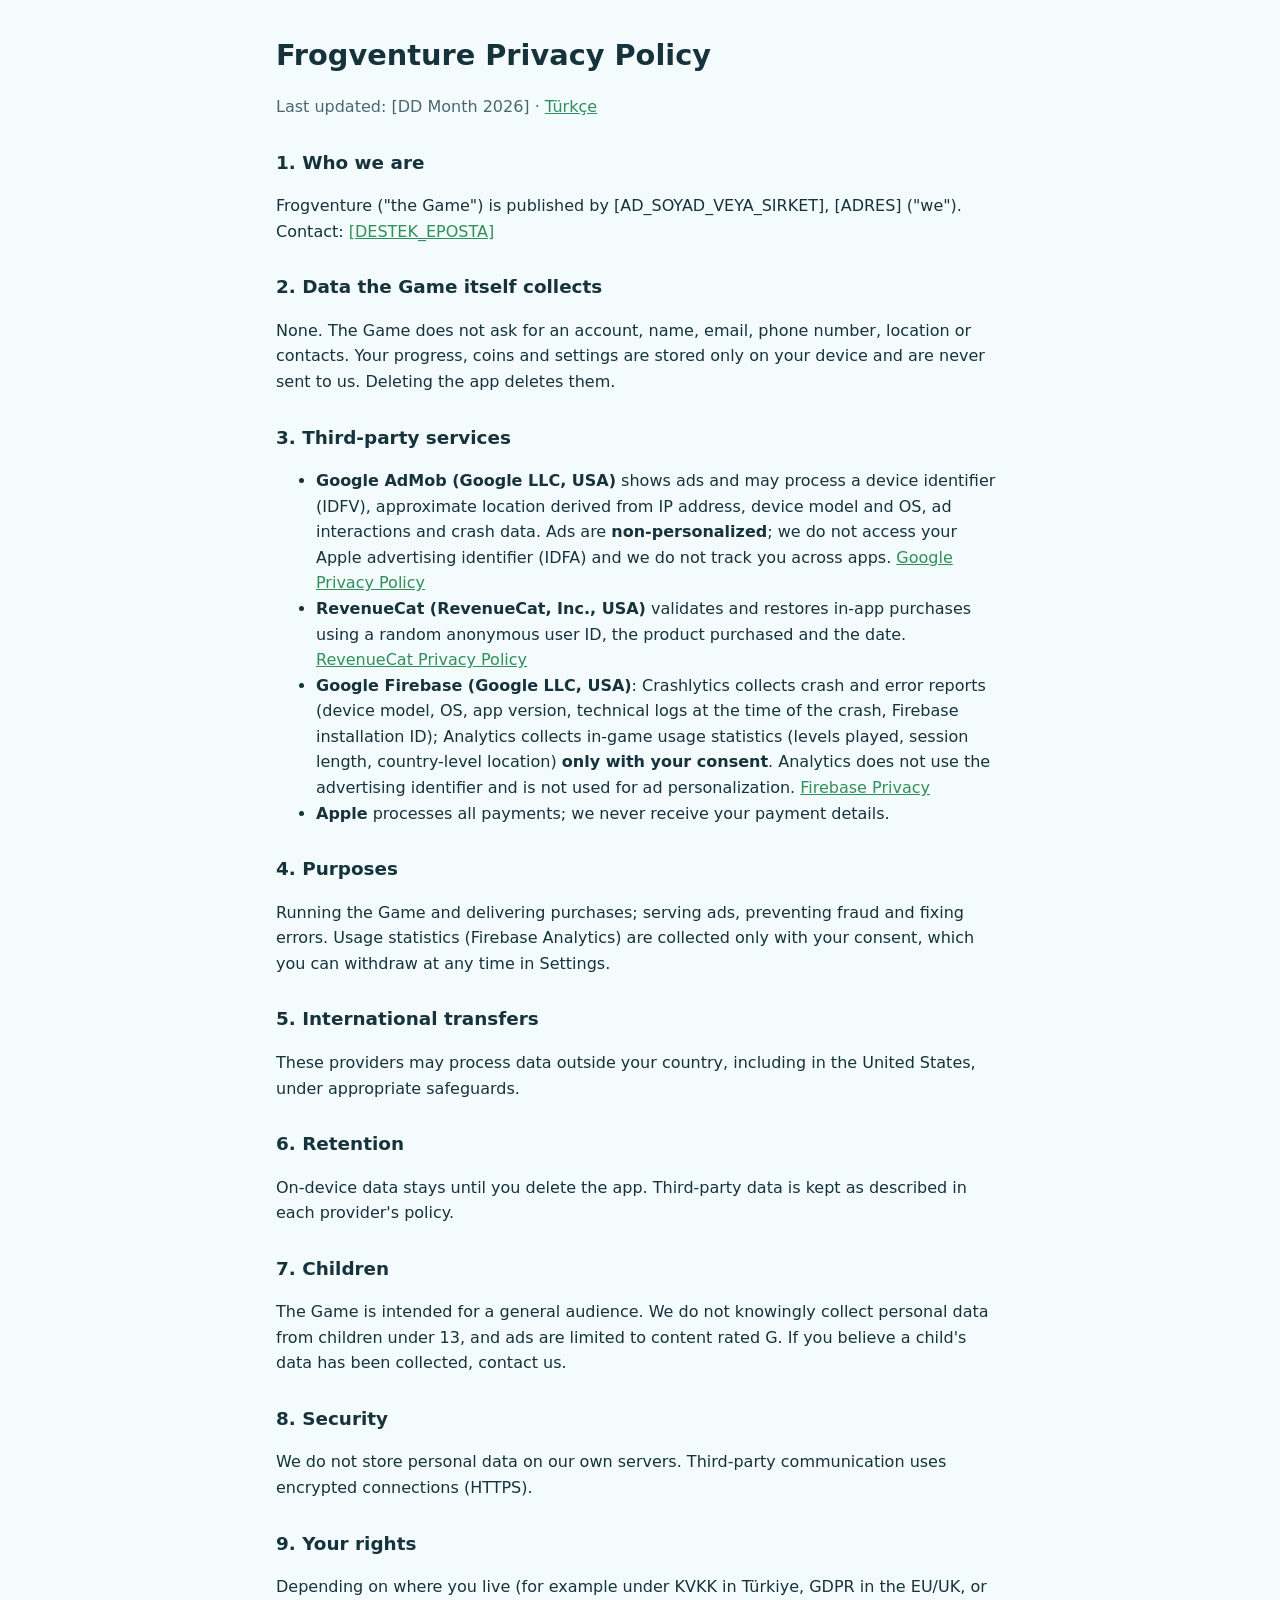
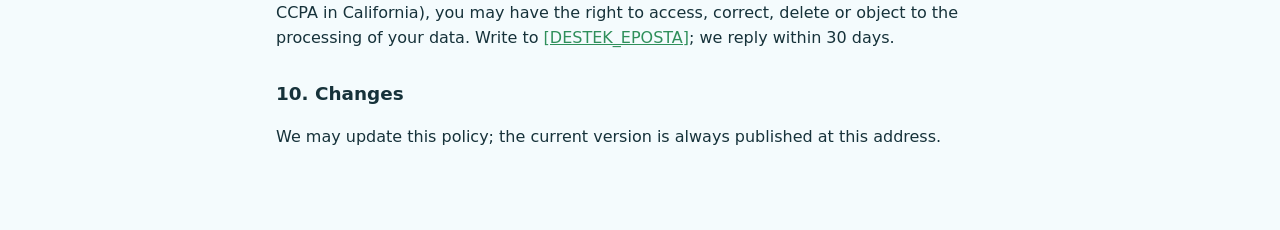
==== frogventure/privacy-en.html @ 259fa399 "Add Frogventure privacy policy and support pages Co-Authored-By: Claude Sonnet 5.5 <noreply@anthropi" ====
<!doctype html><html lang="en"><head><meta charset="utf-8"><meta name="viewport" content="width=device-width,initial-scale=1"><title>Frogventure Privacy Policy</title><link rel="stylesheet" href="../style.css"></head>
<body><main><h1>Frogventure Privacy Policy</h1><p class="muted">Last updated: [DD Month 2026] · <a href="privacy.html">Türkçe</a></p>
<h2>1. Who we are</h2><p>Frogventure ("the Game") is published by [AD_SOYAD_VEYA_SIRKET], [ADRES] ("we"). Contact: <a href="mailto:[DESTEK_EPOSTA]">[DESTEK_EPOSTA]</a></p>
<h2>2. Data the Game itself collects</h2><p>None. The Game does not ask for an account, name, email, phone number, location or contacts. Your progress, coins and settings are stored only on your device and are never sent to us. Deleting the app deletes them.</p>
<h2>3. Third-party services</h2><ul>
<li><b>Google AdMob (Google LLC, USA)</b> shows ads and may process a device identifier (IDFV), approximate location derived from IP address, device model and OS, ad interactions and crash data. Ads are <b>non-personalized</b>; we do not access your Apple advertising identifier (IDFA) and we do not track you across apps. <a href="https://policies.google.com/privacy">Google Privacy Policy</a></li>
<li><b>RevenueCat (RevenueCat, Inc., USA)</b> validates and restores in-app purchases using a random anonymous user ID, the product purchased and the date. <a href="https://www.revenuecat.com/privacy">RevenueCat Privacy Policy</a></li>
<li><b>Google Firebase (Google LLC, USA)</b>: Crashlytics collects crash and error reports (device model, OS, app version, technical logs at the time of the crash, Firebase installation ID); Analytics collects in-game usage statistics (levels played, session length, country-level location) <b>only with your consent</b>. Analytics does not use the advertising identifier and is not used for ad personalization. <a href="https://firebase.google.com/support/privacy">Firebase Privacy</a></li>
<li><b>Apple</b> processes all payments; we never receive your payment details.</li></ul>
<h2>4. Purposes</h2><p>Running the Game and delivering purchases; serving ads, preventing fraud and fixing errors. Usage statistics (Firebase Analytics) are collected only with your consent, which you can withdraw at any time in Settings.</p>
<h2>5. International transfers</h2><p>These providers may process data outside your country, including in the United States, under appropriate safeguards.</p>
<h2>6. Retention</h2><p>On-device data stays until you delete the app. Third-party data is kept as described in each provider's policy.</p>
<h2>7. Children</h2><p>The Game is intended for a general audience. We do not knowingly collect personal data from children under 13, and ads are limited to content rated G. If you believe a child's data has been collected, contact us.</p>
<h2>8. Security</h2><p>We do not store personal data on our own servers. Third-party communication uses encrypted connections (HTTPS).</p>
<h2>9. Your rights</h2><p>Depending on where you live (for example under KVKK in Türkiye, GDPR in the EU/UK, or CCPA in California), you may have the right to access, correct, delete or object to the processing of your data. Write to <a href="mailto:[DESTEK_EPOSTA]">[DESTEK_EPOSTA]</a>; we reply within 30 days.</p>
<h2>10. Changes</h2><p>We may update this policy; the current version is always published at this address.</p>
</main></body></html>
---- style.css ----
:root{--bg:#f4fbfd;--fg:#16323a;--muted:#4c6670;--accent:#2f8f5b;--card:#fff}
@media (prefers-color-scheme:dark){:root{--bg:#0f1c20;--fg:#e4f1f4;--muted:#9fb7bf;--accent:#5fd18f;--card:#16282d}}
*{box-sizing:border-box}body{margin:0;background:var(--bg);color:var(--fg);font:16px/1.6 -apple-system,system-ui,Segoe UI,Roboto,sans-serif}
main{max-width:760px;margin:0 auto;padding:32px 16px 64px}h1{font-size:1.8rem;margin:0 0 4px}h2{font-size:1.15rem;margin:28px 0 6px}
a{color:var(--accent)}.muted{color:var(--muted)}nav{display:flex;gap:16px;flex-wrap:wrap;margin-bottom:24px}.card{background:var(--card);border-radius:14px;padding:16px 20px;margin:16px 0}
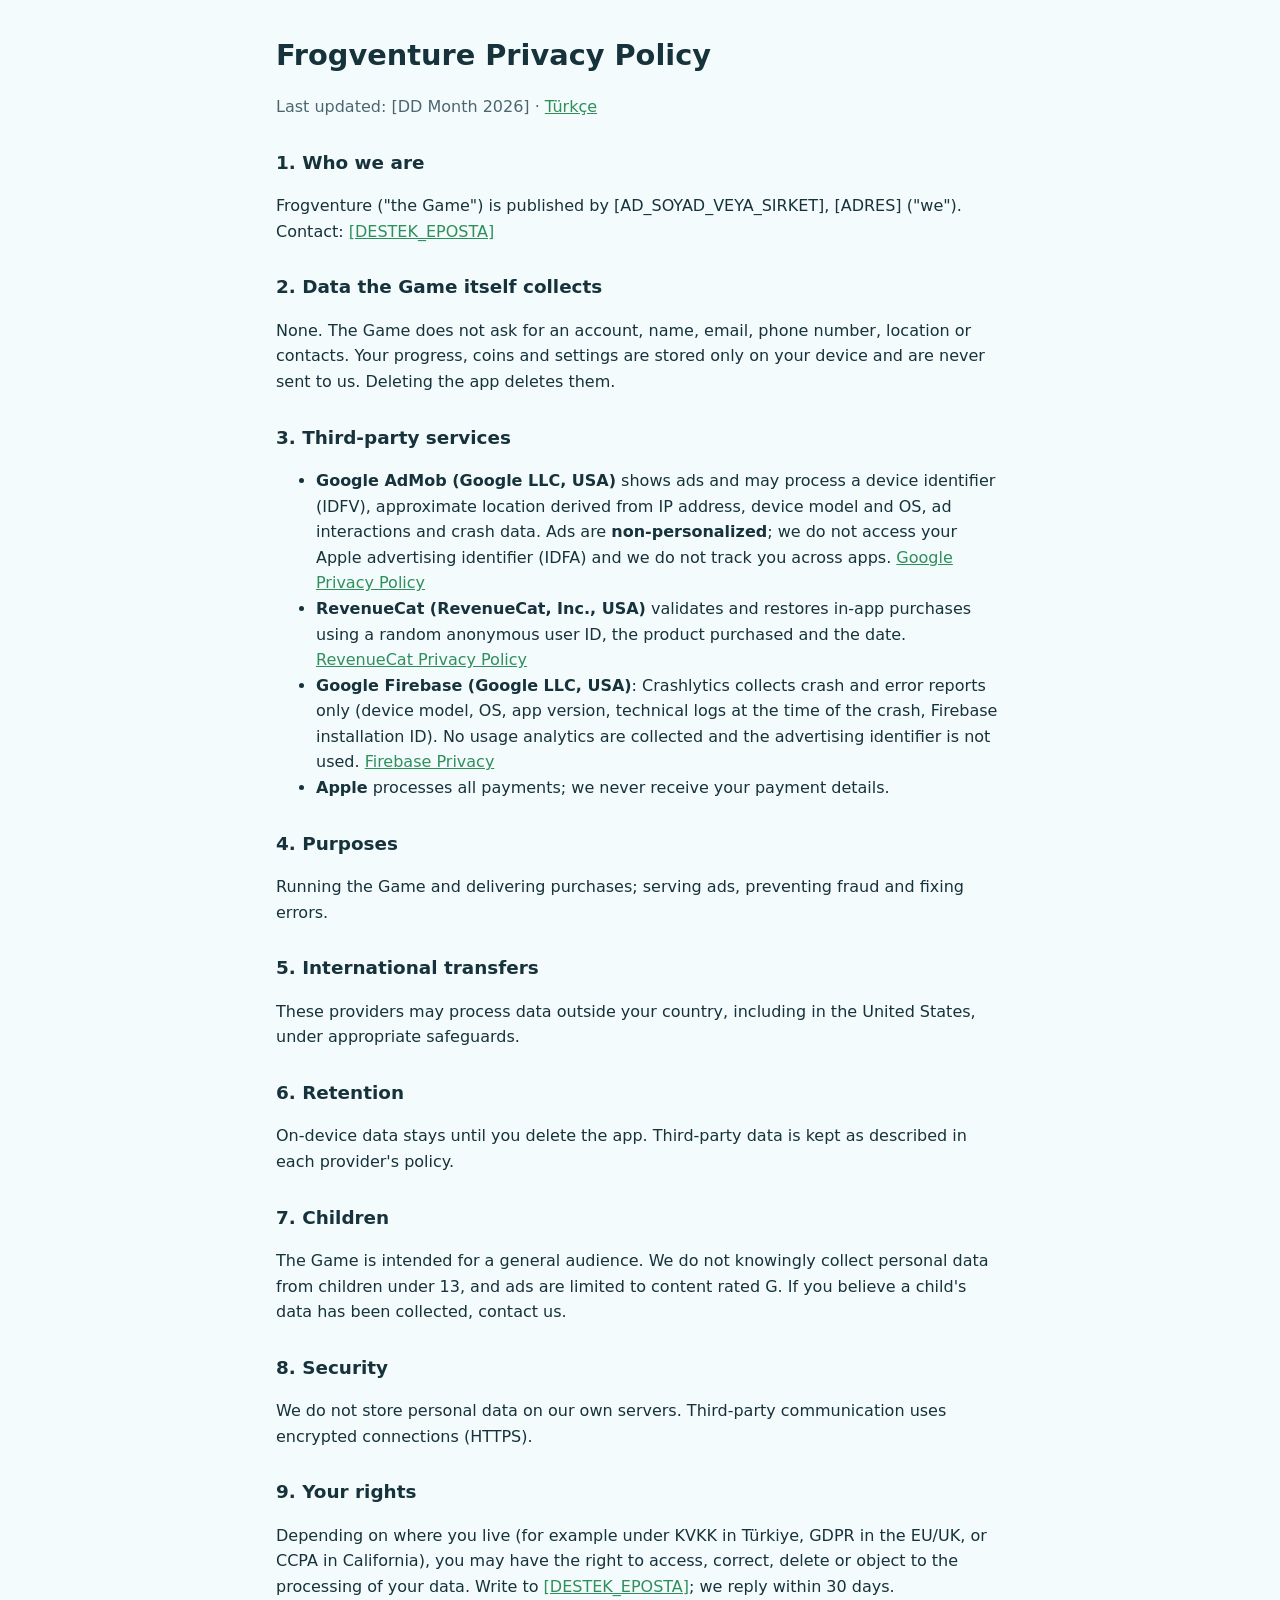
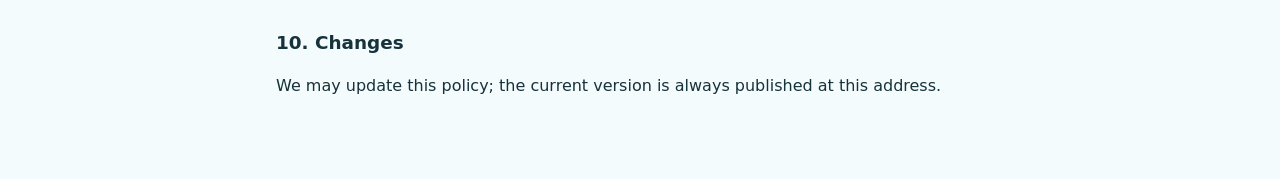
==== commit 13e92b97: "Privacy pages: Crashlytics only, no Analytics Co-Authored-By: Claude Sonnet 5.5 <noreply@anthropic.c" ====
--- a/frogventure/privacy-en.html
+++ b/frogventure/privacy-en.html
@@ -5,9 +5,9 @@
 <h2>3. Third-party services</h2><ul>
 <li><b>Google AdMob (Google LLC, USA)</b> shows ads and may process a device identifier (IDFV), approximate location derived from IP address, device model and OS, ad interactions and crash data. Ads are <b>non-personalized</b>; we do not access your Apple advertising identifier (IDFA) and we do not track you across apps. <a href="https://policies.google.com/privacy">Google Privacy Policy</a></li>
 <li><b>RevenueCat (RevenueCat, Inc., USA)</b> validates and restores in-app purchases using a random anonymous user ID, the product purchased and the date. <a href="https://www.revenuecat.com/privacy">RevenueCat Privacy Policy</a></li>
-<li><b>Google Firebase (Google LLC, USA)</b>: Crashlytics collects crash and error reports (device model, OS, app version, technical logs at the time of the crash, Firebase installation ID); Analytics collects in-game usage statistics (levels played, session length, country-level location) <b>only with your consent</b>. Analytics does not use the advertising identifier and is not used for ad personalization. <a href="https://firebase.google.com/support/privacy">Firebase Privacy</a></li>
+<li><b>Google Firebase (Google LLC, USA)</b>: Crashlytics collects crash and error reports only (device model, OS, app version, technical logs at the time of the crash, Firebase installation ID). No usage analytics are collected and the advertising identifier is not used. <a href="https://firebase.google.com/support/privacy">Firebase Privacy</a></li>
 <li><b>Apple</b> processes all payments; we never receive your payment details.</li></ul>
-<h2>4. Purposes</h2><p>Running the Game and delivering purchases; serving ads, preventing fraud and fixing errors. Usage statistics (Firebase Analytics) are collected only with your consent, which you can withdraw at any time in Settings.</p>
+<h2>4. Purposes</h2><p>Running the Game and delivering purchases; serving ads, preventing fraud and fixing errors.</p>
 <h2>5. International transfers</h2><p>These providers may process data outside your country, including in the United States, under appropriate safeguards.</p>
 <h2>6. Retention</h2><p>On-device data stays until you delete the app. Third-party data is kept as described in each provider's policy.</p>
 <h2>7. Children</h2><p>The Game is intended for a general audience. We do not knowingly collect personal data from children under 13, and ads are limited to content rated G. If you believe a child's data has been collected, contact us.</p>
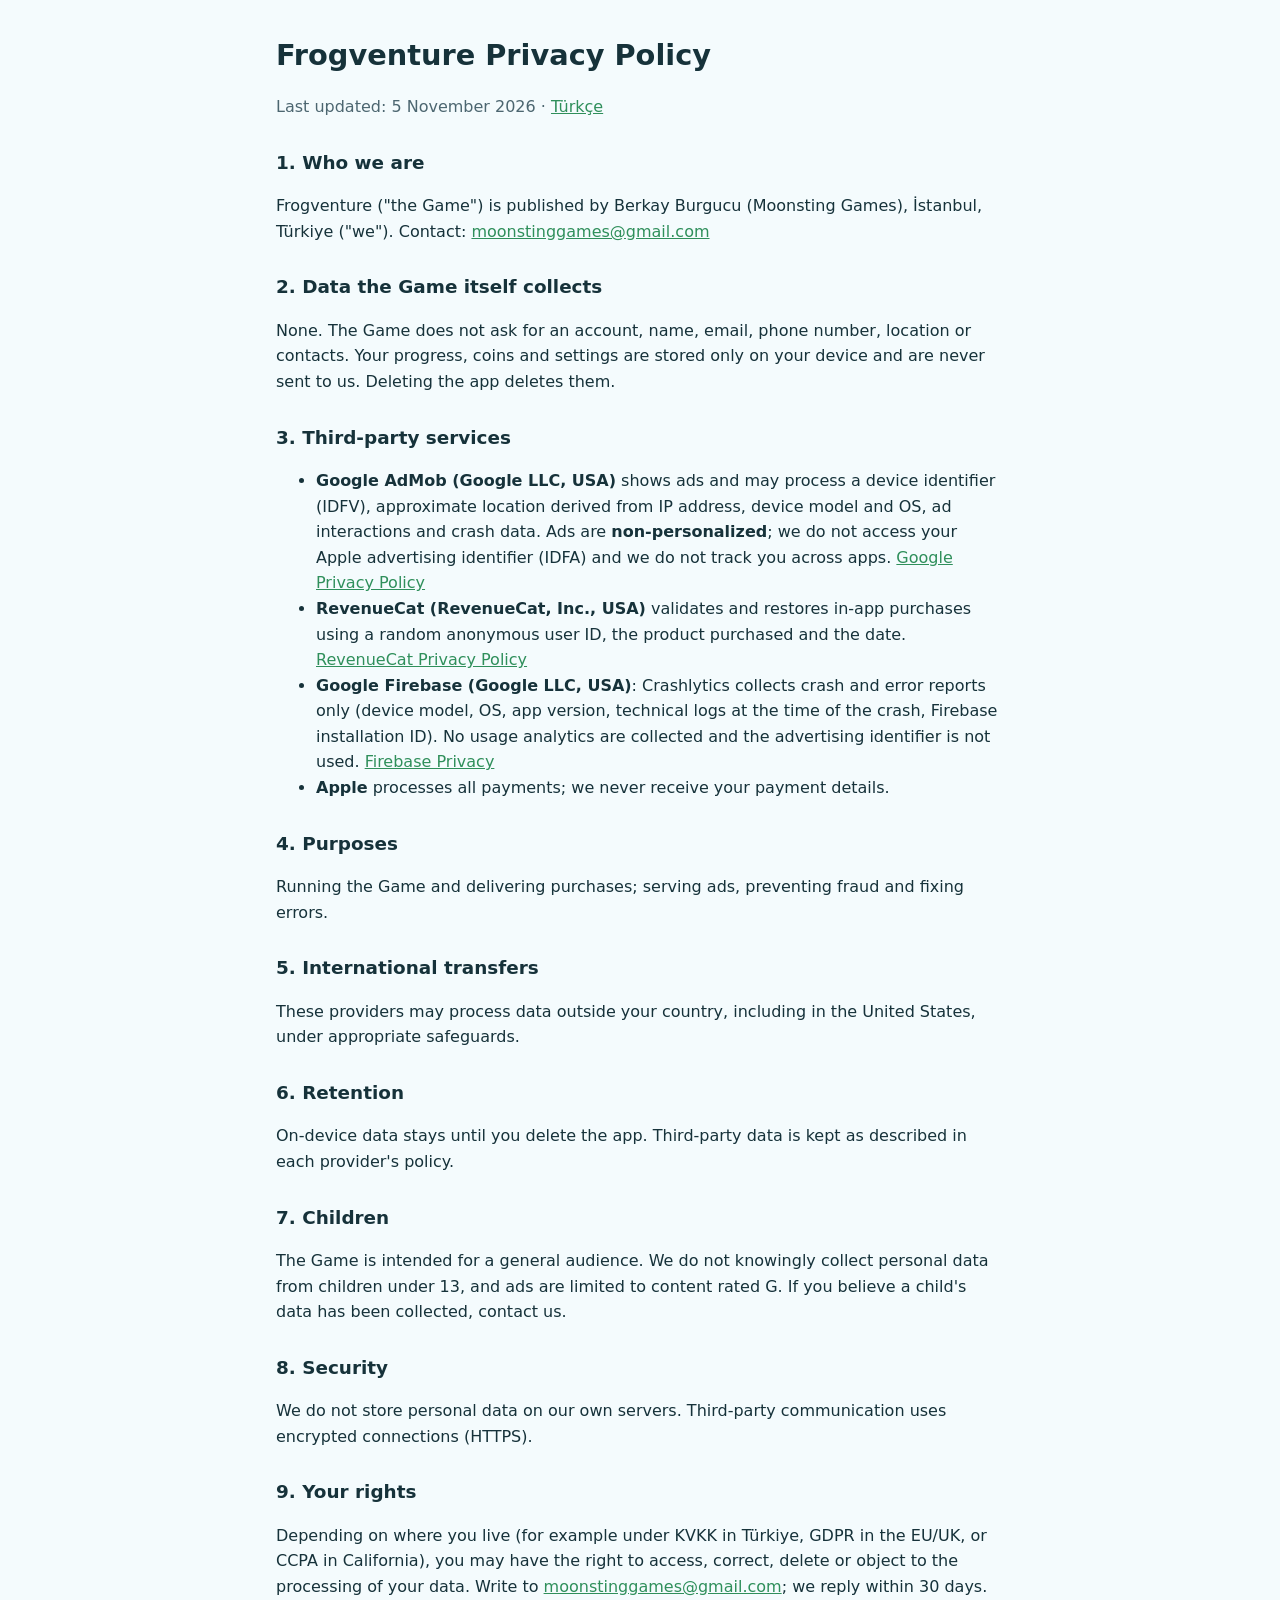
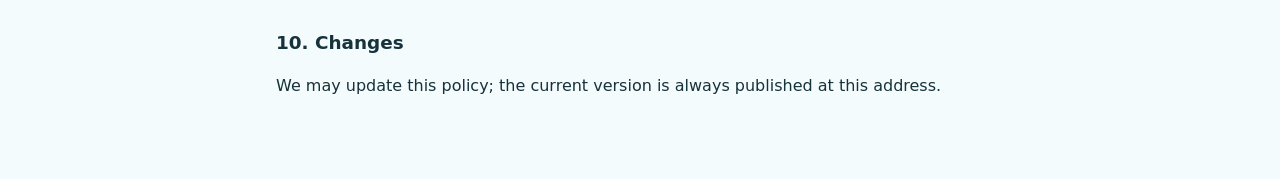
==== commit 5c952572: "Fill publisher, contact and date on privacy and support pages Co-Authored-By: Claude Sonnet 5.5 <nor" ====
--- a/frogventure/privacy-en.html
+++ b/frogventure/privacy-en.html
@@ -1,6 +1,6 @@
 <!doctype html><html lang="en"><head><meta charset="utf-8"><meta name="viewport" content="width=device-width,initial-scale=1"><title>Frogventure Privacy Policy</title><link rel="stylesheet" href="../style.css"></head>
-<body><main><h1>Frogventure Privacy Policy</h1><p class="muted">Last updated: [DD Month 2026] · <a href="privacy.html">Türkçe</a></p>
-<h2>1. Who we are</h2><p>Frogventure ("the Game") is published by [AD_SOYAD_VEYA_SIRKET], [ADRES] ("we"). Contact: <a href="mailto:[DESTEK_EPOSTA]">[DESTEK_EPOSTA]</a></p>
+<body><main><h1>Frogventure Privacy Policy</h1><p class="muted">Last updated: 5 November 2026 · <a href="privacy.html">Türkçe</a></p>
+<h2>1. Who we are</h2><p>Frogventure ("the Game") is published by Berkay Burgucu (Moonsting Games), İstanbul, Türkiye ("we"). Contact: <a href="mailto:moonstinggames@gmail.com">moonstinggames@gmail.com</a></p>
 <h2>2. Data the Game itself collects</h2><p>None. The Game does not ask for an account, name, email, phone number, location or contacts. Your progress, coins and settings are stored only on your device and are never sent to us. Deleting the app deletes them.</p>
 <h2>3. Third-party services</h2><ul>
 <li><b>Google AdMob (Google LLC, USA)</b> shows ads and may process a device identifier (IDFV), approximate location derived from IP address, device model and OS, ad interactions and crash data. Ads are <b>non-personalized</b>; we do not access your Apple advertising identifier (IDFA) and we do not track you across apps. <a href="https://policies.google.com/privacy">Google Privacy Policy</a></li>
@@ -12,6 +12,6 @@
 <h2>6. Retention</h2><p>On-device data stays until you delete the app. Third-party data is kept as described in each provider's policy.</p>
 <h2>7. Children</h2><p>The Game is intended for a general audience. We do not knowingly collect personal data from children under 13, and ads are limited to content rated G. If you believe a child's data has been collected, contact us.</p>
 <h2>8. Security</h2><p>We do not store personal data on our own servers. Third-party communication uses encrypted connections (HTTPS).</p>
-<h2>9. Your rights</h2><p>Depending on where you live (for example under KVKK in Türkiye, GDPR in the EU/UK, or CCPA in California), you may have the right to access, correct, delete or object to the processing of your data. Write to <a href="mailto:[DESTEK_EPOSTA]">[DESTEK_EPOSTA]</a>; we reply within 30 days.</p>
+<h2>9. Your rights</h2><p>Depending on where you live (for example under KVKK in Türkiye, GDPR in the EU/UK, or CCPA in California), you may have the right to access, correct, delete or object to the processing of your data. Write to <a href="mailto:moonstinggames@gmail.com">moonstinggames@gmail.com</a>; we reply within 30 days.</p>
 <h2>10. Changes</h2><p>We may update this policy; the current version is always published at this address.</p>
 </main></body></html>
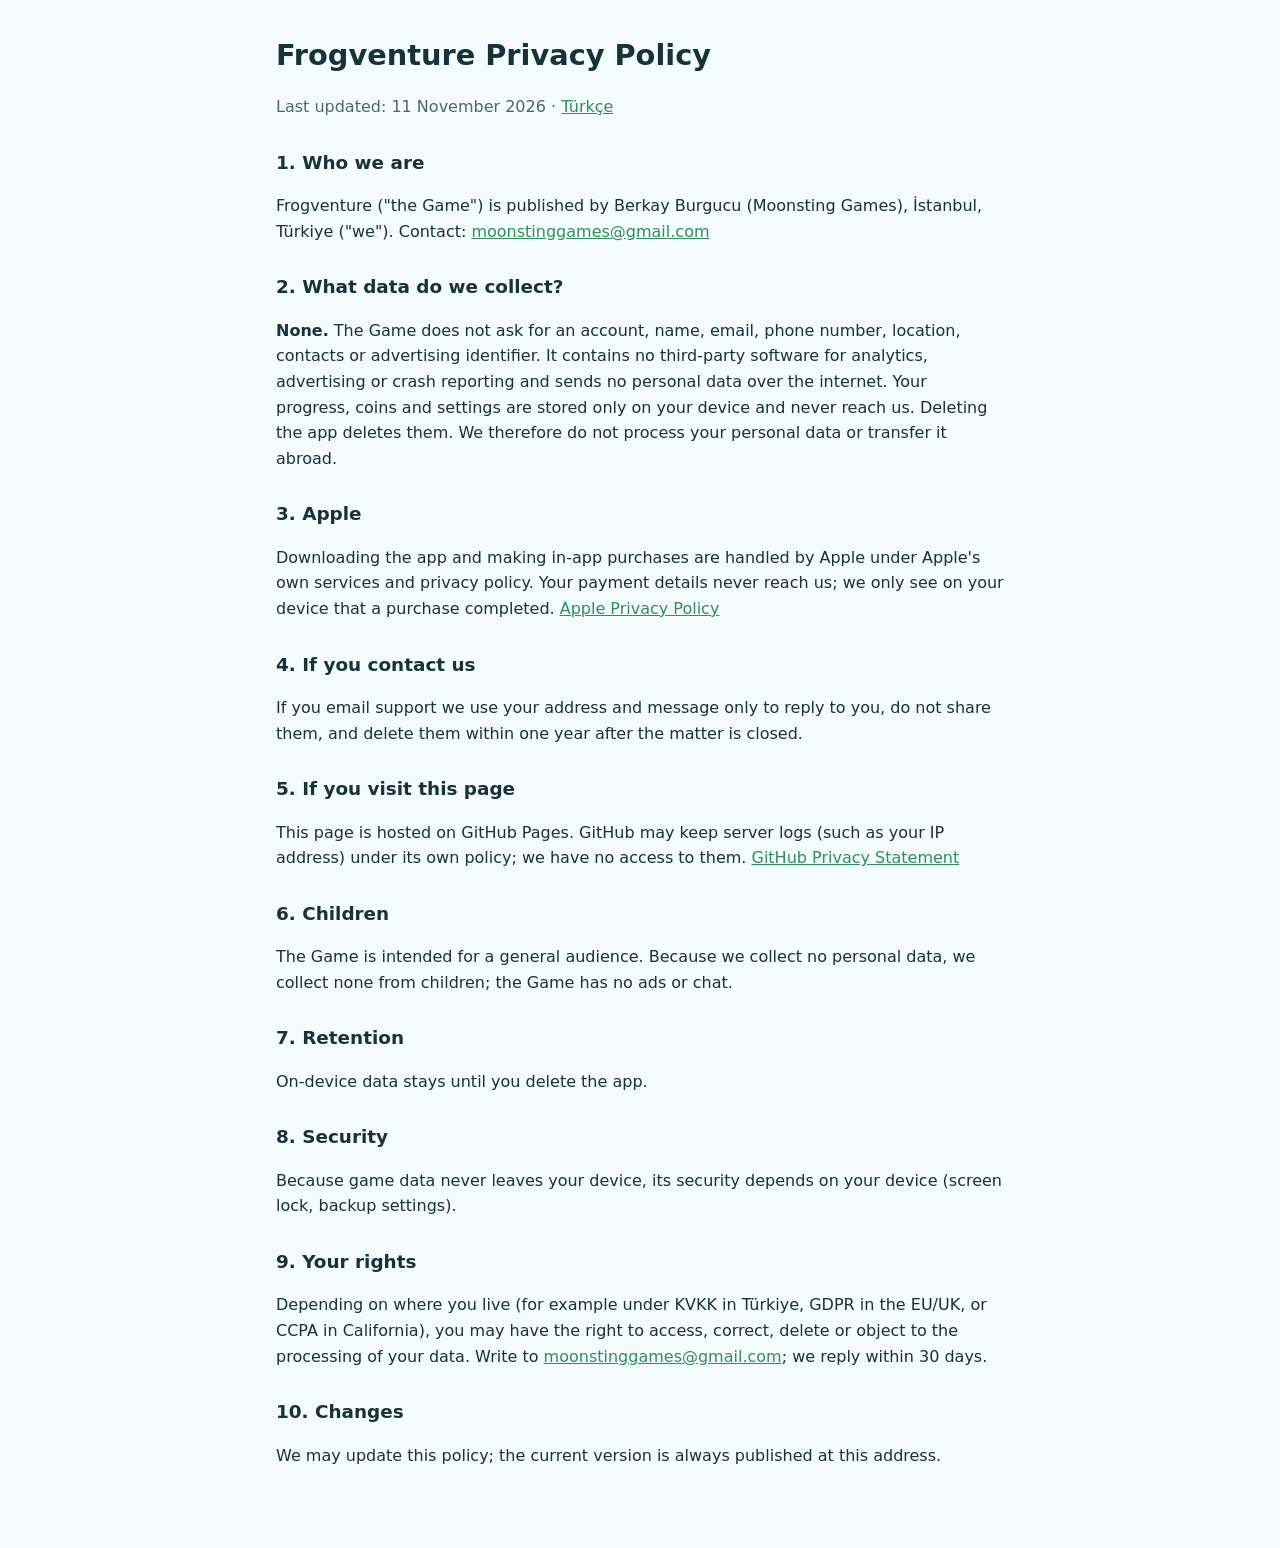
==== commit 1ba60656: "Privacy pages: no third-party SDKs, no data collected Co-Authored-By: Claude Sonnet 5.5 <noreply@ant" ====
--- a/frogventure/privacy-en.html
+++ b/frogventure/privacy-en.html
@@ -1,17 +1,13 @@
 <!doctype html><html lang="en"><head><meta charset="utf-8"><meta name="viewport" content="width=device-width,initial-scale=1"><title>Frogventure Privacy Policy</title><link rel="stylesheet" href="../style.css"></head>
-<body><main><h1>Frogventure Privacy Policy</h1><p class="muted">Last updated: 5 November 2026 · <a href="privacy.html">Türkçe</a></p>
+<body><main><h1>Frogventure Privacy Policy</h1><p class="muted">Last updated: 11 November 2026 · <a href="privacy.html">Türkçe</a></p>
 <h2>1. Who we are</h2><p>Frogventure ("the Game") is published by Berkay Burgucu (Moonsting Games), İstanbul, Türkiye ("we"). Contact: <a href="mailto:moonstinggames@gmail.com">moonstinggames@gmail.com</a></p>
-<h2>2. Data the Game itself collects</h2><p>None. The Game does not ask for an account, name, email, phone number, location or contacts. Your progress, coins and settings are stored only on your device and are never sent to us. Deleting the app deletes them.</p>
-<h2>3. Third-party services</h2><ul>
-<li><b>Google AdMob (Google LLC, USA)</b> shows ads and may process a device identifier (IDFV), approximate location derived from IP address, device model and OS, ad interactions and crash data. Ads are <b>non-personalized</b>; we do not access your Apple advertising identifier (IDFA) and we do not track you across apps. <a href="https://policies.google.com/privacy">Google Privacy Policy</a></li>
-<li><b>RevenueCat (RevenueCat, Inc., USA)</b> validates and restores in-app purchases using a random anonymous user ID, the product purchased and the date. <a href="https://www.revenuecat.com/privacy">RevenueCat Privacy Policy</a></li>
-<li><b>Google Firebase (Google LLC, USA)</b>: Crashlytics collects crash and error reports only (device model, OS, app version, technical logs at the time of the crash, Firebase installation ID). No usage analytics are collected and the advertising identifier is not used. <a href="https://firebase.google.com/support/privacy">Firebase Privacy</a></li>
-<li><b>Apple</b> processes all payments; we never receive your payment details.</li></ul>
-<h2>4. Purposes</h2><p>Running the Game and delivering purchases; serving ads, preventing fraud and fixing errors.</p>
-<h2>5. International transfers</h2><p>These providers may process data outside your country, including in the United States, under appropriate safeguards.</p>
-<h2>6. Retention</h2><p>On-device data stays until you delete the app. Third-party data is kept as described in each provider's policy.</p>
-<h2>7. Children</h2><p>The Game is intended for a general audience. We do not knowingly collect personal data from children under 13, and ads are limited to content rated G. If you believe a child's data has been collected, contact us.</p>
-<h2>8. Security</h2><p>We do not store personal data on our own servers. Third-party communication uses encrypted connections (HTTPS).</p>
+<h2>2. What data do we collect?</h2><p><b>None.</b> The Game does not ask for an account, name, email, phone number, location, contacts or advertising identifier. It contains no third-party software for analytics, advertising or crash reporting and sends no personal data over the internet. Your progress, coins and settings are stored only on your device and never reach us. Deleting the app deletes them. We therefore do not process your personal data or transfer it abroad.</p>
+<h2>3. Apple</h2><p>Downloading the app and making in-app purchases are handled by Apple under Apple's own services and privacy policy. Your payment details never reach us; we only see on your device that a purchase completed. <a href="https://www.apple.com/legal/privacy/">Apple Privacy Policy</a></p>
+<h2>4. If you contact us</h2><p>If you email support we use your address and message only to reply to you, do not share them, and delete them within one year after the matter is closed.</p>
+<h2>5. If you visit this page</h2><p>This page is hosted on GitHub Pages. GitHub may keep server logs (such as your IP address) under its own policy; we have no access to them. <a href="https://docs.github.com/en/site-policy/privacy-policies/github-general-privacy-statement">GitHub Privacy Statement</a></p>
+<h2>6. Children</h2><p>The Game is intended for a general audience. Because we collect no personal data, we collect none from children; the Game has no ads or chat.</p>
+<h2>7. Retention</h2><p>On-device data stays until you delete the app.</p>
+<h2>8. Security</h2><p>Because game data never leaves your device, its security depends on your device (screen lock, backup settings).</p>
 <h2>9. Your rights</h2><p>Depending on where you live (for example under KVKK in Türkiye, GDPR in the EU/UK, or CCPA in California), you may have the right to access, correct, delete or object to the processing of your data. Write to <a href="mailto:moonstinggames@gmail.com">moonstinggames@gmail.com</a>; we reply within 30 days.</p>
 <h2>10. Changes</h2><p>We may update this policy; the current version is always published at this address.</p>
 </main></body></html>
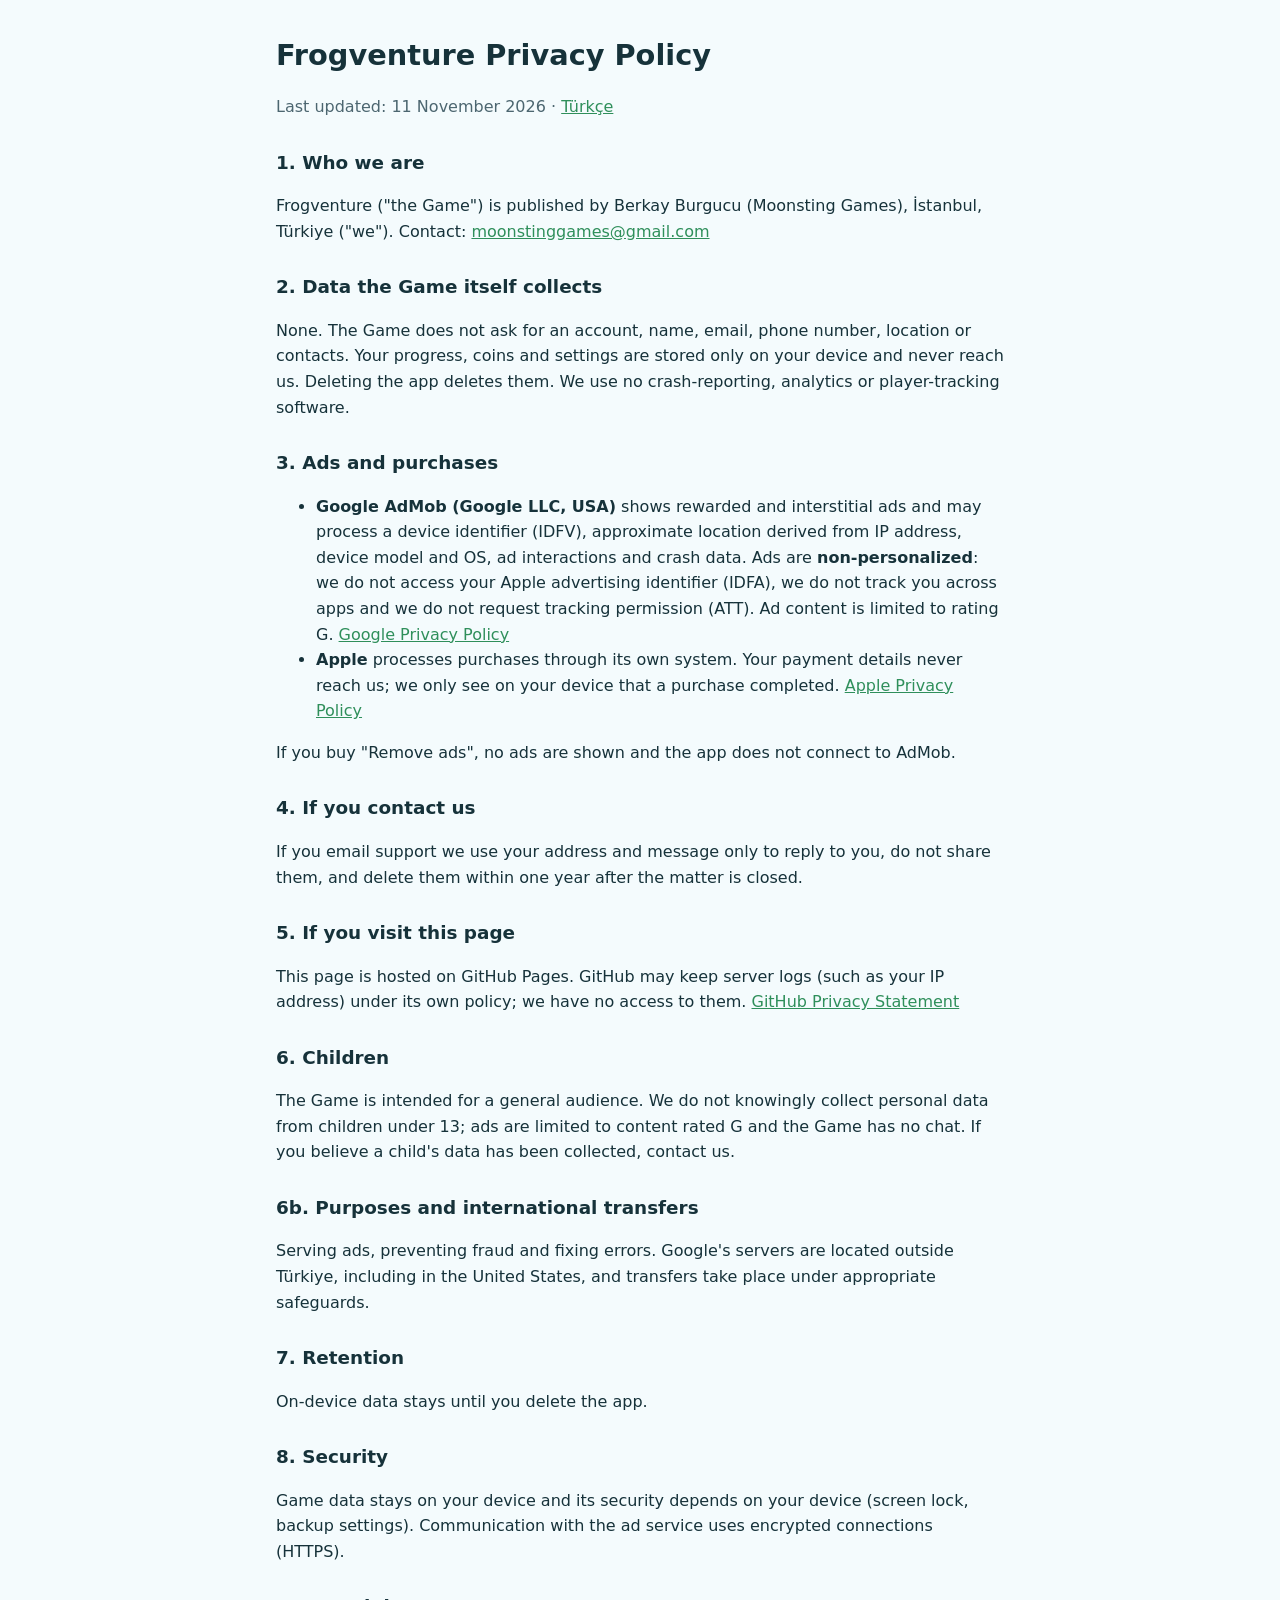
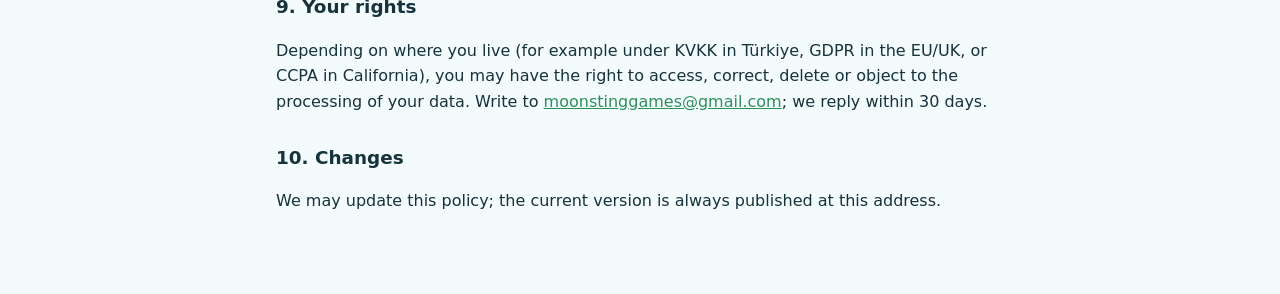
==== commit 1dd6f30e: "Privacy pages: non-personalized AdMob ads, no other SDKs Co-Authored-By: Claude Sonnet 5.5 <noreply@" ====
--- a/frogventure/privacy-en.html
+++ b/frogventure/privacy-en.html
@@ -1,13 +1,17 @@
 <!doctype html><html lang="en"><head><meta charset="utf-8"><meta name="viewport" content="width=device-width,initial-scale=1"><title>Frogventure Privacy Policy</title><link rel="stylesheet" href="../style.css"></head>
 <body><main><h1>Frogventure Privacy Policy</h1><p class="muted">Last updated: 11 November 2026 · <a href="privacy.html">Türkçe</a></p>
 <h2>1. Who we are</h2><p>Frogventure ("the Game") is published by Berkay Burgucu (Moonsting Games), İstanbul, Türkiye ("we"). Contact: <a href="mailto:moonstinggames@gmail.com">moonstinggames@gmail.com</a></p>
-<h2>2. What data do we collect?</h2><p><b>None.</b> The Game does not ask for an account, name, email, phone number, location, contacts or advertising identifier. It contains no third-party software for analytics, advertising or crash reporting and sends no personal data over the internet. Your progress, coins and settings are stored only on your device and never reach us. Deleting the app deletes them. We therefore do not process your personal data or transfer it abroad.</p>
-<h2>3. Apple</h2><p>Downloading the app and making in-app purchases are handled by Apple under Apple's own services and privacy policy. Your payment details never reach us; we only see on your device that a purchase completed. <a href="https://www.apple.com/legal/privacy/">Apple Privacy Policy</a></p>
+<h2>2. Data the Game itself collects</h2><p>None. The Game does not ask for an account, name, email, phone number, location or contacts. Your progress, coins and settings are stored only on your device and never reach us. Deleting the app deletes them. We use no crash-reporting, analytics or player-tracking software.</p>
+<h2>3. Ads and purchases</h2><ul>
+<li><b>Google AdMob (Google LLC, USA)</b> shows rewarded and interstitial ads and may process a device identifier (IDFV), approximate location derived from IP address, device model and OS, ad interactions and crash data. Ads are <b>non-personalized</b>: we do not access your Apple advertising identifier (IDFA), we do not track you across apps and we do not request tracking permission (ATT). Ad content is limited to rating G. <a href="https://policies.google.com/privacy">Google Privacy Policy</a></li>
+<li><b>Apple</b> processes purchases through its own system. Your payment details never reach us; we only see on your device that a purchase completed. <a href="https://www.apple.com/legal/privacy/">Apple Privacy Policy</a></li></ul>
+<p>If you buy "Remove ads", no ads are shown and the app does not connect to AdMob.</p>
 <h2>4. If you contact us</h2><p>If you email support we use your address and message only to reply to you, do not share them, and delete them within one year after the matter is closed.</p>
 <h2>5. If you visit this page</h2><p>This page is hosted on GitHub Pages. GitHub may keep server logs (such as your IP address) under its own policy; we have no access to them. <a href="https://docs.github.com/en/site-policy/privacy-policies/github-general-privacy-statement">GitHub Privacy Statement</a></p>
-<h2>6. Children</h2><p>The Game is intended for a general audience. Because we collect no personal data, we collect none from children; the Game has no ads or chat.</p>
+<h2>6. Children</h2><p>The Game is intended for a general audience. We do not knowingly collect personal data from children under 13; ads are limited to content rated G and the Game has no chat. If you believe a child's data has been collected, contact us.</p>
+<h2>6b. Purposes and international transfers</h2><p>Serving ads, preventing fraud and fixing errors. Google's servers are located outside Türkiye, including in the United States, and transfers take place under appropriate safeguards.</p>
 <h2>7. Retention</h2><p>On-device data stays until you delete the app.</p>
-<h2>8. Security</h2><p>Because game data never leaves your device, its security depends on your device (screen lock, backup settings).</p>
+<h2>8. Security</h2><p>Game data stays on your device and its security depends on your device (screen lock, backup settings). Communication with the ad service uses encrypted connections (HTTPS).</p>
 <h2>9. Your rights</h2><p>Depending on where you live (for example under KVKK in Türkiye, GDPR in the EU/UK, or CCPA in California), you may have the right to access, correct, delete or object to the processing of your data. Write to <a href="mailto:moonstinggames@gmail.com">moonstinggames@gmail.com</a>; we reply within 30 days.</p>
 <h2>10. Changes</h2><p>We may update this policy; the current version is always published at this address.</p>
 </main></body></html>
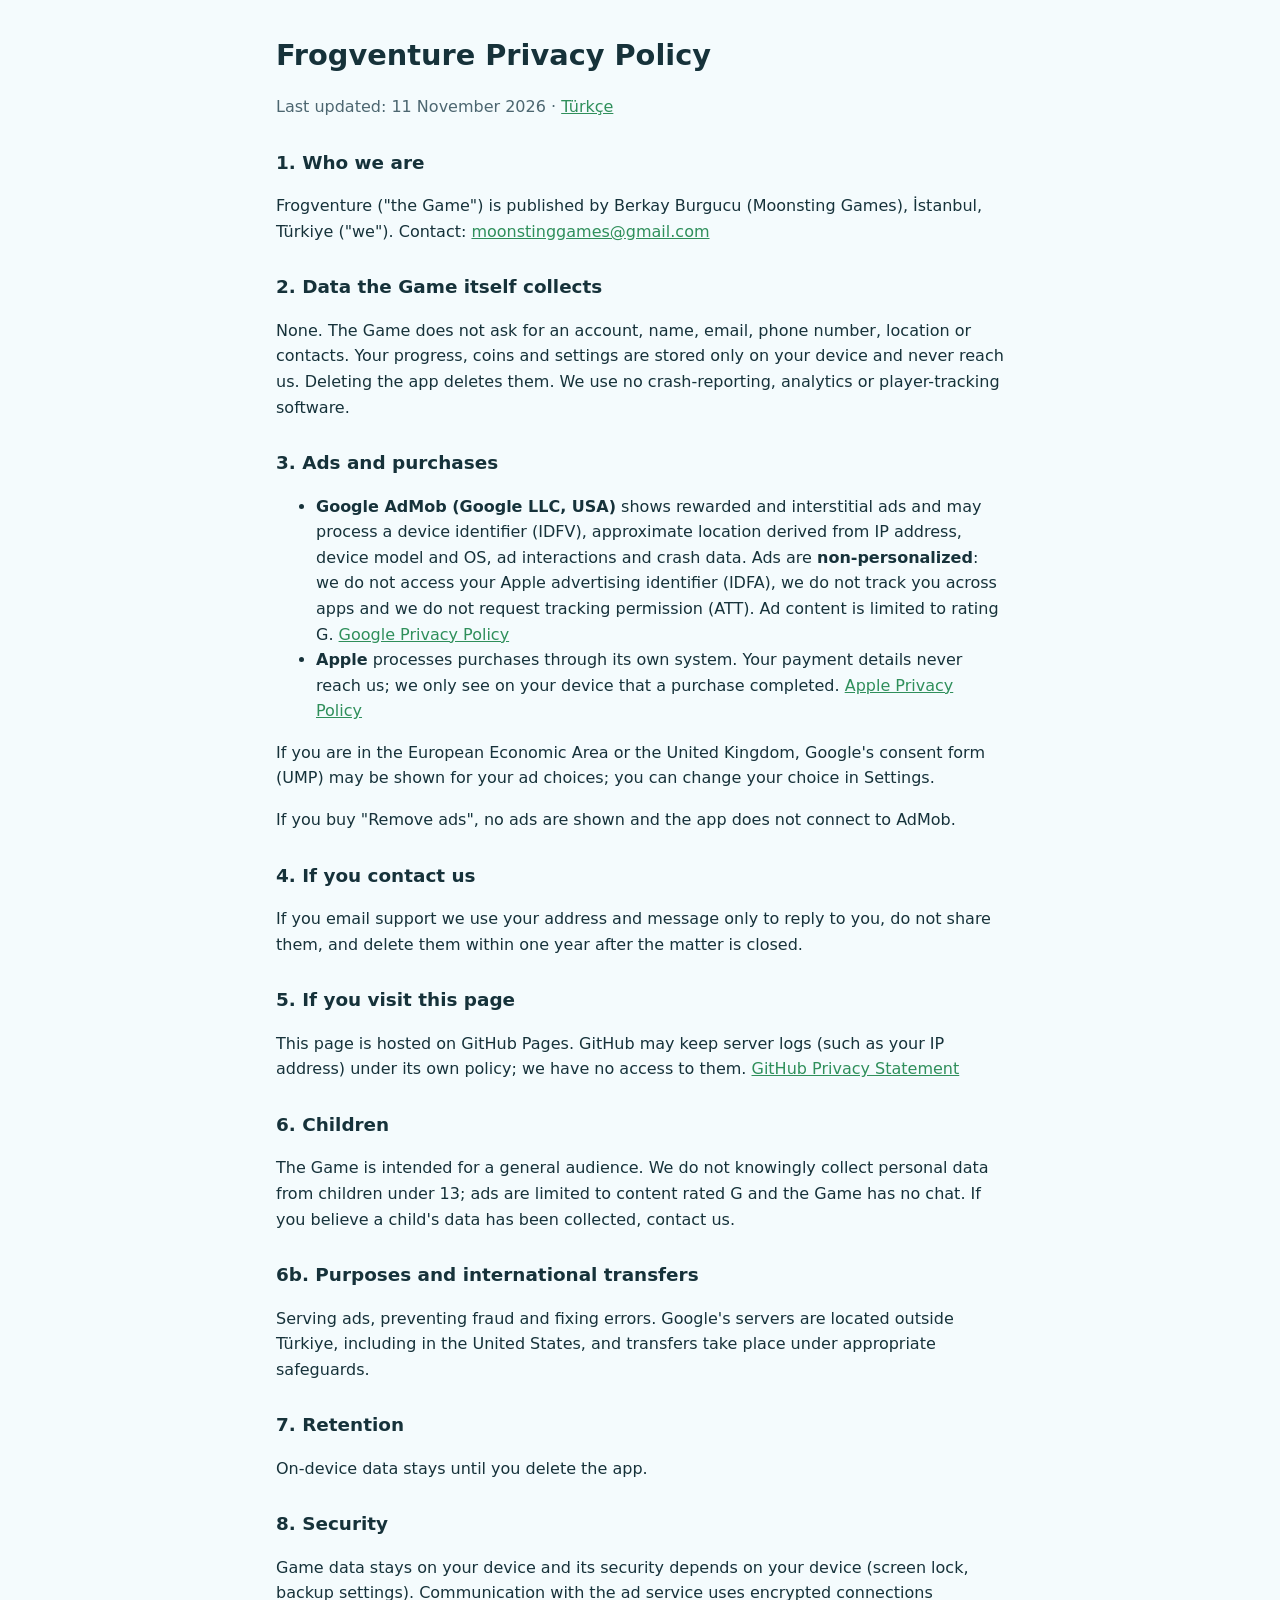
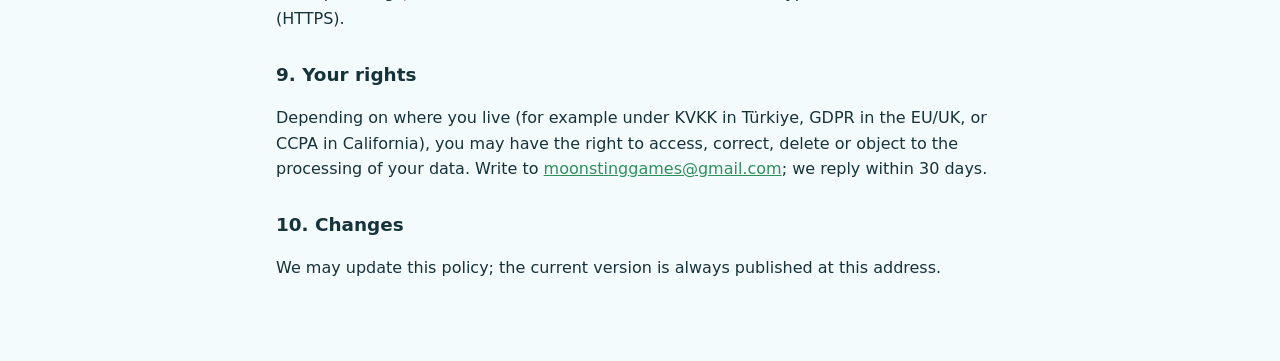
==== commit f6105e71: "Privacy pages: mention Google consent form (UMP) Co-Authored-By: Claude Sonnet 5.5 <noreply@anthropi" ====
--- a/frogventure/privacy-en.html
+++ b/frogventure/privacy-en.html
@@ -5,6 +5,7 @@
 <h2>3. Ads and purchases</h2><ul>
 <li><b>Google AdMob (Google LLC, USA)</b> shows rewarded and interstitial ads and may process a device identifier (IDFV), approximate location derived from IP address, device model and OS, ad interactions and crash data. Ads are <b>non-personalized</b>: we do not access your Apple advertising identifier (IDFA), we do not track you across apps and we do not request tracking permission (ATT). Ad content is limited to rating G. <a href="https://policies.google.com/privacy">Google Privacy Policy</a></li>
 <li><b>Apple</b> processes purchases through its own system. Your payment details never reach us; we only see on your device that a purchase completed. <a href="https://www.apple.com/legal/privacy/">Apple Privacy Policy</a></li></ul>
+<p>If you are in the European Economic Area or the United Kingdom, Google's consent form (UMP) may be shown for your ad choices; you can change your choice in Settings.</p>
 <p>If you buy "Remove ads", no ads are shown and the app does not connect to AdMob.</p>
 <h2>4. If you contact us</h2><p>If you email support we use your address and message only to reply to you, do not share them, and delete them within one year after the matter is closed.</p>
 <h2>5. If you visit this page</h2><p>This page is hosted on GitHub Pages. GitHub may keep server logs (such as your IP address) under its own policy; we have no access to them. <a href="https://docs.github.com/en/site-policy/privacy-policies/github-general-privacy-statement">GitHub Privacy Statement</a></p>
